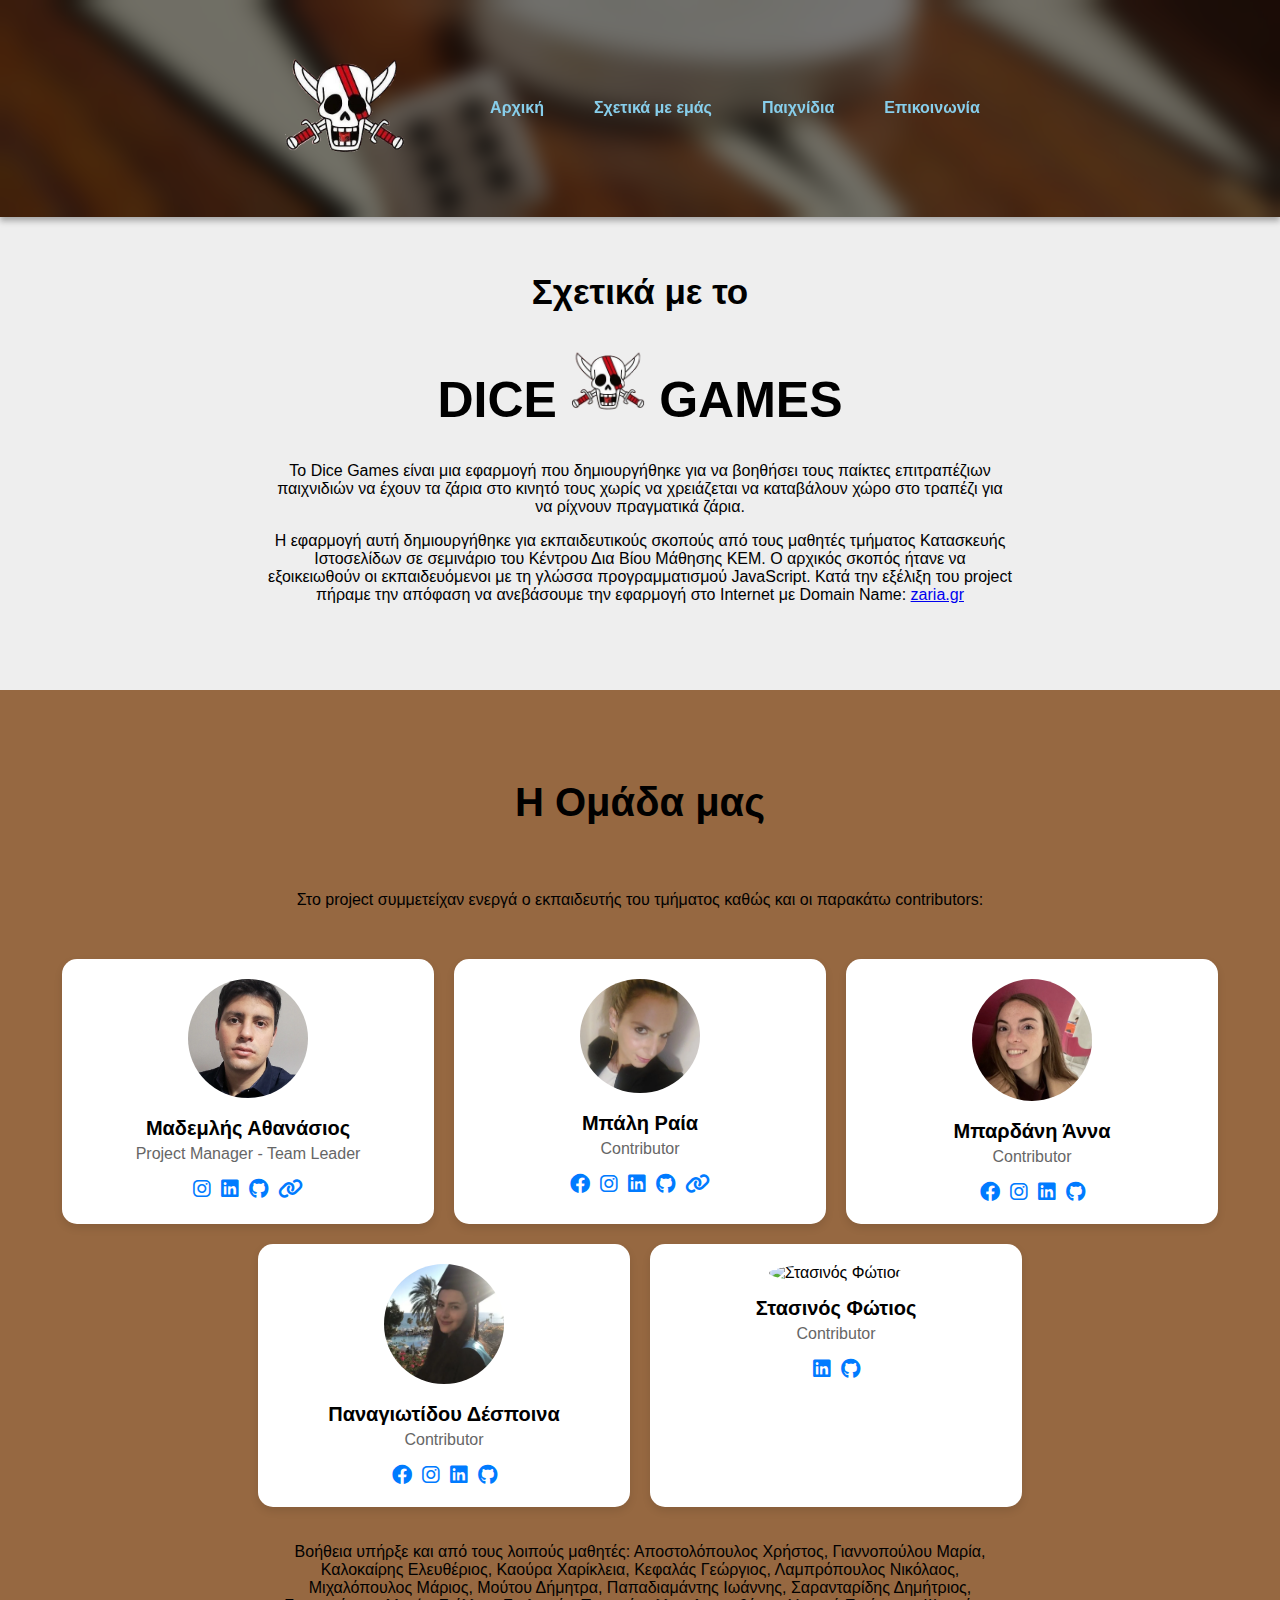
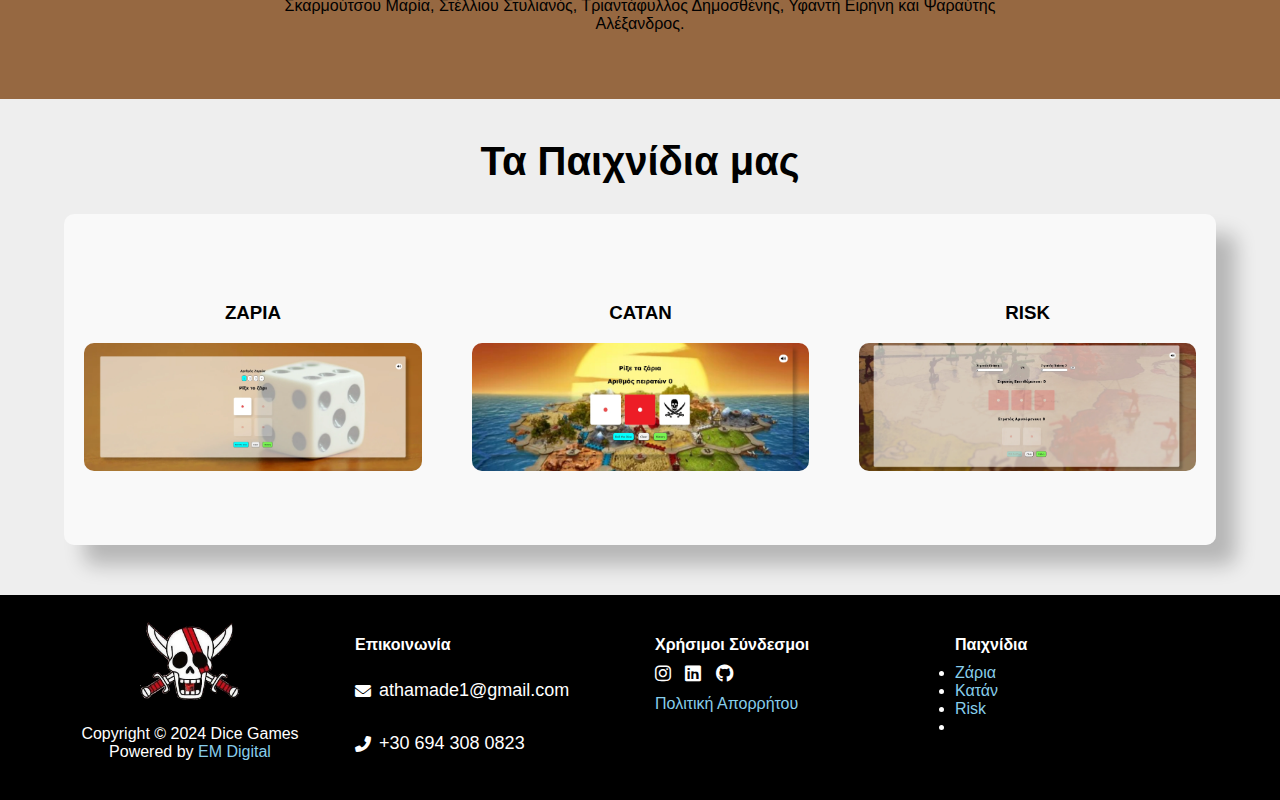
==== pages/about-us.html @ cb0195fc "about us raia photo, all pages social links footer target blank" ====
<!DOCTYPE html>
<html lang="en">
<head>
    <meta charset="UTF-8">
    <meta name="viewport" content="width=device-width, initial-scale=1.0">
    <title>Σχετικά με εμάς Dice Games | Dice Games</title>

    <script>
        document.addEventListener('DOMContentLoaded', function () {
    const burger = document.querySelector('.burger');
    const navContainer = document.querySelector('.nav-container');

    burger.addEventListener('click', function (e) {
        e.stopPropagation();
        navContainer.classList.toggle('active'); 
    });

    document.addEventListener('click', function (e) {
        if (!navContainer.contains(e.target) && !burger.contains(e.target)) {
            navContainer.classList.remove('active');
        }
    });
    });
    </script>

    <!--FAVICON STARTS HERE-->
    <link rel="icon" href="../images/logo.pirate.jpeg" type="image/png">
    <!--FAVICON ENDS HERE-->
     <!-- Εισαγωγή της γραμματοσειράς Lobster από το Google Fonts -->
    <link href="https://fonts.googleapis.com/css2?family=Lobster&display=swap" rel="stylesheet">
    <link rel="stylesheet" href="../styles/aboutus.css">
    <link rel="stylesheet" href="https://cdnjs.cloudflare.com/ajax/libs/font-awesome/6.0.0-beta3/css/all.min.css">
</head>
<body>

    <!-- Header menu starts here -->
    <header>
        
        <div class="header-container">

            <div class="logo-container">
                <a href="../index.html">
                    <img class="imglogo" src="../images/logo.pirate.transparent.png" alt=" pirate's skull with dice">
                </a>
            </div>
            
            <div class="nav-container">
                <nav class="nav-list">
                    <ul>
                        <li><a href="../index.html">Αρχική</a></li>
                        <li><a href="../pages/about-us.html">Σχετικά με εμάς</a></li>
                        
                        <li>
                            <a href="#">Παιχνίδια</a>
                            <ul class="submenu">
                                <li><a href="../pages/zaria.html">Ζάρια</a></li>
                                <li><a href="../pages/catan.html">Κατάν</a></li>
                                <li><a href="../pages/risk.html">Risk</a></li>
                            </ul>
                        </li>

                        <li><a href="../pages/epikoinonia.html">Επικοινωνία</a></li>

                        
                    </ul>
                </nav>
            </div>
            <div class="burger">
              <span></span>
              <span></span>
              <span></span>
          </div>

        </div>
    </header>

    <!-- Header menu ends here -->

        <div class="intro">
            <h3 class="heading-intro">Σχετικά με το</h3>
            <h1 class="heading-intro">DICE <img class="image-for-hero-section" src="../images/logo.pirate.transparent.png"> GAMES</h1>
            <div class="p-text">
                <p> Το Dice Games είναι μια εφαρμογή που δημιουργήθηκε για να βοηθήσει τους παίκτες επιτραπέζιων παιχνιδιών να 
                έχουν τα ζάρια στο κινητό τους χωρίς να χρειάζεται να καταβάλουν χώρο στο τραπέζι για να ρίχνουν πραγματικά ζάρια.</p>  
                
                <p>Η εφαρμογή αυτή δημιουργήθηκε για εκπαιδευτικούς σκοπούς από τους μαθητές τμήματος Κατασκευής Ιστοσελίδων σε σεμινάριο του 
                Κέντρου Δια Βίου Μάθησης ΚΕΜ. Ο αρχικός σκοπός ήτανε να εξοικειωθούν οι εκπαιδευόμενοι με τη γλώσσα προγραμματισμού JavaScript. 
                Κατά την εξέλιξη του project πήραμε την απόφαση να ανεβάσουμε την εφαρμογή στο Internet με Domain Name: <a href="https://zaria.gr">zaria.gr</a></p>
            </div>
        </div>


    <section class="team">
        <h3>Η Ομάδα μας</h3>
        <p class="prin">Στο project συμμετείχαν ενεργά ο εκπαιδευτής του τμήματος καθώς και οι παρακάτω contributors:</p>
        <div class="card">
            <img src="../images/contributors/thanasis_730x730.webp" alt="Μαδεμλής Αθανάσιος">
            <h4>Μαδεμλής Αθανάσιος</h4>
            <p>Project Manager - Team Leader</p>
            <div class="social-buttons">
                <a href="https://www.instagram.com/thanasis_asold/" target="_blank"><i class="fab fa-instagram"></i></a>
                <a href="https://www.linkedin.com/in/athanasios-mademlis/" target="_blank"><i class="fab fa-linkedin"></i></a>
                <a href="https://github.com/athamade1" target="_blank"><i class="fab fa-github"></i></a>
                <a href="https://athamade1.gr/" target="_blank"><i class="fab fa-solid fa-link"></i></a>
            </div>
        </div>
        <div class="card">
            <img src="../images/contributors/raia.webp" alt="Μπάλη Πανωραία">
            <h4>Μπάλη Ραία</h4>
            <p>Contributor</p>
            <div class="social-buttons">
                <a href="#" target="_blank"><i class="fab fa-facebook"></i></a>
                <a href="#" target="_blank"><i class="fab fa-instagram"></i></a>
                <a href="#" target="_blank"><i class="fab fa-linkedin"></i></a>
                <a href="#" target="_blank"><i class="fab fa-github"></i></a>
                <a href="#" target="_blank"><i class="fab fa-solid fa-link"></i></a>
            </div>
        </div>
        <div class="card">
            <img src="../images/contributors/annabardani.webp" alt="Μπαρδάνη Αννέζα">
            <h4>Μπαρδάνη Άννα</h4>
            <p>Contributor</p>
            <div class="social-buttons">
                <a href="https://www.facebook.com/annampard" target="_blank"><i class="fab fa-facebook"></i></a>
                <a href="https://www.instagram.com/ann_mpar/" target="_blank"><i class="fab fa-instagram"></i></a>
                <a href="https://www.linkedin.com/in/anneza-bardani-64616018b/" target="_blank"><i class="fab fa-linkedin"></i></a>
                <a href="https://github.com/AnnMpard" target="_blank"><i class="fab fa-github"></i></a>
            </div>
        </div>
        <div class="card">
            <img src="../images/contributors/panagiotidou_11zon.webp" alt="Παναγιωτίδου Δέσποινα">
            <h4>Παναγιωτίδου Δέσποινα</h4>
            <p>Contributor</p>
            <div class="social-buttons">
                <a href="https://www.facebook.com/despoina.panagiotidou.9?locale=el_GR" target="_blank"><i class="fab fa-facebook"></i></a>
                <a href="https://www.instagram.com/despinapanag?igsh=eHdzbmxmZGI1YXhv" target="_blank"><i class="fab fa-instagram"></i></a>
                <a href="https://www.linkedin.com/in/despina-panagiotidou-4549b9192/" target="_blank"><i class="fab fa-linkedin"></i></a>
                <a href="https://github.com/despinapana" target="_blank"><i class="fab fa-github"></i></a>
                <!-- <a href="#" target="_blank"><i class="fab fa-solid fa-link"></i></a> -->
            </div>
        </div>
        <div class="card">
            <img src="../images/contributors/new.webp" alt="Στασινός Φώτιος">
            <h4>Στασινός Φώτιος</h4>
            <p>Contributor</p>
            <div class="social-buttons">
                
                <a href="https://www.linkedin.com/in/fotis-stasinos-277a73198/" target="_blank"><i class="fab fa-linkedin"></i></a>
                <a href="https://github.com/fotis111" target="_blank"><i class="fab fa-github"></i></a>
                <!-- <a href="#" target="_blank"><i class="fab fa-solid fa-link"></i></a> -->
            </div>
        </div>
        <div class="p-text">
            <p>Βοήθεια υπήρξε και από τους λοιπούς μαθητές:
                Αποστολόπουλος Χρήστος, Γιαννοπούλου Μαρία, Καλοκαίρης Ελευθέριος, Καούρα Χαρίκλεια, Κεφαλάς Γεώργιος, Λαμπρόπουλος Νικόλαος, Μιχαλόπουλος Μάριος, Μούτου Δήμητρα, Παπαδιαμάντης Ιωάννης, Σαρανταρίδης Δημήτριος, Σκαρμούτσου Μαρία, Στέλλιου Στυλιανός, Τριαντάφυλλος Δημοσθένης, Υφαντή Ειρήνη και Ψαραύτης Αλέξανδρος.</p>
        </div>
    </section>


    <h3 class="ourgames">Τα Παιχνίδια μας</h3>
    <div class="container-1">
        <div class="container-1-1">
            <h3 class="container-titles">ΖΑΡΙΑ</h3>
            <a href="../pages/zaria.html"><img class="img-home-games" src="../images/games/zaria-1888x714.webp" alt=""></a>
        </div>
        
        <div class="container-1-4">
            <h3 class="container-titles">CATAN</h3>
            <a href="../pages/catan.html"><img class="img-home-games" src="../images/games/catan-1884x716.webp" alt=""></a>
        </div>

        

        <div class="container-1-6">
          <h3 class="container-titles">RISK</h3>
          <a href="../pages/risk.html"><img class="img-home-games" src="../images/games/risk-1882x713.webp" alt=""></a>
      </div>
    </div>
</div>

    <!-- footer menu starts here -->
<footer>
    <div class="footer-container">
      <!-- Left section -->
      <div class="footer-section contact">
        <a href="../index.html">
          <img src="../images/logo.pirate.transparent.png" alt="pirate's skull eating a dice" class="footer-logo">
        </a>
        <p>Copyright © 2024 Dice Games<br>Powered by <a href="#">EM Digital</a></p>
        
      </div>
  
      <!-- Center section -->
      <div class="footer-section links">
        <h4>Επικοινωνία</h4>
        <div class="social-links">
          <p><i class="fas fa-envelope"></i> <a href="mailto:athamade1@gmail.com">athamade1@gmail.com</a></p>
            <p><i class="fas fa-phone-alt"></i> <a href="tel:+306943080823">+30 694 308 0823</a></p>
        </div>
        
      </div>
  
      <div class="footer-section links">
          <h4>Χρήσιμοι Σύνδεσμοι</h4>
          <div class="social-links">
            <a href="https://www.instagram.com/thanasis_asold/" target="_blank"><i class="fab fa-instagram"></i></a>
            <a href="https://www.linkedin.com/in/athanasios-mademlis/" target="_blank"><i class="fab fa-linkedin"></i></a>
            <a href="https://github.com/athamade1"><i class="fab fa-github" target="_blank"></i></a>
          </div>
          <a href="../pages/privacy-policy.html">Πολιτική Απορρήτου</a>
        </div>
  
      <!-- Right section -->
      <div class="footer-section games">
        <h4>Παιχνίδια</h4>
        <li><a href="../pages/zaria.html">Ζάρια</a></li>
        <li><a href="../pages/catan.html">Κατάν</a></li>
        <li><a href="../pages/risk.html">Risk</a></li>
        <li><a href="#"> </a></li>
        </ul>
      </div>
    </div>
      <!-- footer menu ends here -->

    
</body>
</html>
---- styles/aboutus.css ----
*{
    font-family: Verdana, Geneva, Tahoma, sans-serif;
}

body{
 margin: 0;
 background-color: #eeeeee;
    
}

.container-1-1:hover{
  transform: translateY(-5px);
    box-shadow: 0px 6px 12px rgba(0, 0, 0, 0.15);
}

.container-1-4:hover{
  transform: translateY(-5px);
    box-shadow: 0px 6px 12px rgba(0, 0, 0, 0.15);
}

.container-1-6:hover{
  transform: translateY(-5px);
    box-shadow: 0px 6px 12px rgba(0, 0, 0, 0.15);
}

/* ------------------------- header starts here-------------------------*/
header {
    /* background-color: #4CAF50; */
    background-image: url('../images/wallpapers/tavli-wallpaper-2.webp');
    background-position: center center;
    background-repeat: no-repeat;
    background-size: cover;
    padding: 50px 0 50px 0;

    position: relative; /* Αυτό είναι απαραίτητο για να τοποθετηθεί σωστά το overlay */
    z-index: 1; /* Βεβαιώσου ότι το header είναι πάνω από το overlay */
}

header::before {
    content: "";
    position: absolute;
    top: 0;
    left: 0;
    width: 100%;
    height: 100%;
    background: rgba(0, 0, 0, 0.5); /* Μαύρο overlay με 50% διαφάνεια */
    backdrop-filter: blur(10px); /* Blur στο overlay */
    z-index: -1; /* Τοποθετεί το overlay πίσω από το περιεχόμενο του header */
    border-radius: inherit; /* Διατήρηση των border-radius του header αν υπάρχουν */
  }
  
  header {
    box-shadow: 0 4px 6px rgba(0, 0, 0, 0.3); /* Border shadow κάτω από το header */
  }

.header-container {
    display: flex;
    align-items: center;
    justify-content: center;
    max-width: 1200px;
    margin: 0 auto;
    padding: 0 20px;
    color: white;
}

.logo-container{

    width: 10%;
}

.imglogo{
    width: 100%;
}

.nav-container{
    padding-left: 50px;

}

nav ul {
    list-style-type: none;
    margin: 0;
    padding: 0;
    display: flex;
    align-items: center; 
}

nav ul li {
    margin-left: 20px;
}

nav ul li a {
    color: #87CEEB; /*  color */
    text-decoration: none;
    font-weight: bold;
    padding: 10px 15px;
    transition: background-color 0.1s ease;
}

nav ul li a:hover {
    background-color: #1E90FF; /* hover */
}
/* ------------------------- header ends here-------------------------*/

/*------------------------- παιχνιδια submenu starts here-------------------------*/
nav ul {
    list-style-type: none;
    margin: 0;
    padding: 0;
}

nav ul li {
    position: relative;
    display: inline-block;
}

nav ul li ul.submenu {
    display: none;
    position: absolute;
    top: 100%;
    left: 0;
    background-color: transparent; 
    padding: 0;
    margin: 0;
    list-style-type: none;
    box-shadow: 0 8px 16px rgba(0, 0, 0, 0.2);
}

nav ul li:hover ul.submenu {
    display: block;
}

nav ul li ul.submenu li {
    display: block;
}

nav ul li ul.submenu li a {
    display: block;
    padding: 8px 16px;
    text-decoration: none;
    color: white; 
}

nav ul li ul.submenu li a:hover {
    background-color: #87CEEB; 
}
/*------------------------- παιχνιδια submenu ends here-------------------------*/

.image-for-hero-section{
  width: 6%;
}

.heading-intro{
    text-align: center;
    font-size: 35px;
}

h1.heading-intro{
    font-size: 50px;
}

.container-policy{
    margin: 0 auto;
    width: 60%;
    padding-bottom: 50px;
    /* background-color: red; */
}

.container-1{
    margin: 0 auto;
    background-color: #ffffff9d; /* White with 50% transparency */
    padding: 50px 0 50px 0;
    width: 90%;
    border-radius: 10px;
    box-shadow: 20px 20px 20px rgba(0, 0, 0, 0.234); /* Example box shadow */

    display: flex; /* mazi me tis apo katw kentraroun ola ta items tou container*/
    justify-content: center;
    align-items: center;
    gap: 10px;
    margin-bottom: 50px;
}

.container-1-1{
    padding: 20px 20px 20px 20px;
    border-radius: 10px;

}
.container-1-2{
    padding: 20px 20px 20px 20px;
    border-radius: 10px;

}
.container-1-3{
    /* padding: 20px 20px 20px 20px;
    border-radius: 10px;
    width: 200%; 
    height: auto; */
    padding: 20px 20px 20px 20px;
    border-radius: 10px;

}
.container-1-4{
    padding: 20px 20px 20px 20px;
    border-radius: 10px;

}

.container-1-5{
    padding: 20px 20px 20px 20px;
    border-radius: 10px;

}

.container-1-6{
  padding: 20px 20px 20px 20px;
  border-radius: 10px;

}

.container-titles{
    text-align: center;
}

.img-home-games{
    width: 100%;
    border-radius: 10px;
}
/* footer */
footer {
  background-color: #000;
  color: #fff;
  padding: 20px 0;
}

.footer-container {
  display: flex;
  justify-content: space-between;
  align-items: flex-start;
  max-width: 1200px;
  margin: 0 auto;
  padding: 0 20px;
}

.footer-section {
  flex: 1;
  margin: 0 15px;
}

.footer-section.contact,
.footer-section.links,
.footer-section.games {
  text-align: left;
}

.footer-section.contact {
  text-align: center;
}

.footer-logo {
  width: 100px; 
  margin: 0 auto 10px auto;
  display: block;
}

.footer-section.links .social-links {
  margin: 10px 0;
}

.footer-section.links .social-links a {
  color: #fff;
  margin-right: 10px;
  font-size: 18px;
}

.footer-section a {
  color: #87ceeb;
  text-decoration: none;
}

.footer-section a:hover {
  color: #87ceeb;
  text-decoration: underline;
}

.rate-me {
  display: block;
  margin-top: 10px;
  color: #00f;
}

.footer-section h4 {
  margin-bottom: 10px;
  font-size: 16px;
}

/* Προσαρμογή της λίστας για καλλιτεχνικά γράμματα DICE */
.footer-section.games ul {
  list-style: none; /* Αφαίρεση των κουκκίδων */
  padding: 0;
  margin-left: 20px;
}

.footer-section.games ul li {
  position: relative;
  margin-bottom: 10px;
  padding-left: 30px; /* Προσθέτουμε χώρο για τα καλλιτεχνικά γράμματα */
}

.footer-section.games ul li::before {
  content: "";
  position: absolute;
  left: 0;
  top: 0;
  font-size: 24px;
  font-family: 'Lobster', cursive; /* Καλλιτεχνική γραμματοσειρά */
  color: red; /* Κόκκινο χρώμα για τα γράμματα D, I, C, E */
}

/* Προσθήκη των γραμμάτων D, I, C, E */
.footer-section.games ul li:nth-child(1)::before {
  content: "D";
}

.footer-section.games ul li:nth-child(2)::before {
  content: "I";
}

.footer-section.games ul li:nth-child(3)::before {
  content: "C";
}

.footer-section.games ul li:nth-child(4)::before {
  content: "E";
}

.footer-section.games ul li a {
  color: #87ceeb;
  text-decoration: none;
}

.footer-section.games ul li a:hover {
  text-decoration: underline;
}

/* Ευθυγράμμιση εικονιδίου φακέλου δίπλα στο email */
.footer-section .social-links p {
  display: inline-flex;
  align-items: center;
}

.footer-section .social-links p i {
  margin-right: 8px; 
}
.burger span {
  width: 25px;
  height: 3px;
  background-color: white;
  border-radius: 2px;
}

/*Code for body starts here*/

.intro {
    color: black;
    text-align: center;
    padding: 20px;
}
section {
    padding: 20px;
    text-align: center;
}
.team {
    background-color: #966841;
    padding-top: 50px;
    padding-bottom: 50px;
    display: flex;
    flex-wrap: wrap;
    justify-content: center;
    gap: 20px;
}
.p-text{
    margin: 0 auto;
    width: 60%;
}

.card {
    background-color: #fff;
    border-radius: 15px;
    box-shadow: 0px 4px 8px rgba(0, 0, 0, 0.1);
    width: calc(30% - 40px); 
    padding: 20px;
    text-align: center;
    transition: transform 0.3s ease, box-shadow 0.3s ease;
}

.card img {
    border-radius: 50%;
    width: 120px;
    height: auto;
    object-fit: cover;
    margin-bottom: 15px;
}

.card h4 {
    color: black;
    font-size: 1.25em;
    margin: 0;
}

.card p {
    font-size: 1em;
    color: #666;
    margin: 5px 0;
}

.card .social-buttons {
    display: flex;
    justify-content: center;
    margin-top: 15px;
}

.social-buttons a {
    margin: 0 5px;
    color: #007BFF;
    font-size: 20px;
    transition: color 0.3s ease;
}

.social-buttons a:hover {
    color: #0056b3;
}

.card:hover {
    transform: translateY(-5px);
    box-shadow: 0px 6px 12px rgba(0, 0, 0, 0.15);
}

.team {
    display: flex;
    flex-wrap: wrap;
    justify-content: center;
    gap: 20px;
    margin-top: 50px; 
}

.team h3 {
    font-size: 2.5em;
    color: black; 
    margin-bottom: 30px;
    text-align: center; 
    width: 100%; 
}

.prin{
    font-size: 100%;
    color: black; 
    margin-bottom: 30px;
    text-align: center; 
    width: 100%; 
}

.h3{
    font-size: 30px;
}

.p{
    font-size: 20px;
}

.ourgames{
    font-size: 2.5em;
    color: black; 
    margin-bottom: 30px;
    text-align: center; 
    width: 100%; 
}

/*----------------Responsive for phones code starts here-----------*/

@media (max-width: 768px) {

 .card {
    width: 100%; 
    margin-bottom: 20px;
  }

  .team h3 {
    font-size: 2em;
  }

  .prin {
    font-size: 90%;
  }

    .main-container {
        padding: 20px 0 50px 0;
        background-size:cover;
    }
  
    .image-for-hero-section{
      width: 10%;
    }
  
    header {
        padding: 30px 0;
    }
  
    .header-container {
        display: flex; 
        align-items: center; 
        justify-content: space-between; 
        max-width: 1200px;
        margin: 0 auto;
        padding: 0 30px;
        text-align: center;
    }
  
    .logo-container {
        width: 20%;
    }
  
    .nav-container {
        display: none; 
        position: absolute;
        top: 60px;
        right: 20px;
        background-color: #333;
        padding: 20px;
        border-radius: 8px;
        width: 80%;
        text-align: center;
    }
  
    .burger {
        display: flex; 
    }
  
    .nav-container.active {
        display: block; 
    }
  
    nav ul {
        flex-direction: column;
        align-items: center;
        width: 100%;
    }
  
    nav ul li {
        margin: 10px 0;
    }
  
    .container {
        padding: 20px 0;
        width: 100%;
        box-shadow: none;
    }
  
    nav ul li ul.submenu {
      position: static;
      background-color: transparent;
      display: none;
      width: 80%;
      box-shadow: none;
      margin-top: 10px;
      z-index: 1000;
  }
  
  nav ul li:hover ul.submenu {
      display: block;
  }
  
  nav ul li ul.submenu li {
      width: 100%;
  }
  
  nav ul li ul.submenu li a {
      align-items: center;
      padding: 10px;
      color: #ffffff;
  }
  
  nav ul li ul.submenu li a:hover{
      background-color: #1E90FF;
  }    

  .popup{
    width: 70%;
}

footer {
    padding: 10px 0;
}

.footer-container {
    flex-direction: column;
    align-items: center;
    text-align: center;
    padding: 0 10px;
}

.footer-section {
    margin-bottom: 20px;
    text-align: center;
    width: 100%;
    margin: 0 auto;
}

.footer-logo {
    width: 100px;
    margin: 0 auto 10px auto;
}

.footer-section.links, .footer-section.games, .footer-section.contact {
    width: 100%;
    text-align: center; 
    margin: 0 auto;
}


.container-1 {
    display: flex;
    flex-wrap: wrap;
    justify-content: space-between;
    align-items: center;
    gap: 10px;
    padding: 10px;
  }

  .container-1 div {
    flex: 1 1 calc(50% - 20px); 
    text-align: center;
    font-size: 22px;
    padding: 10px;
    background-color: #f0f0f0;
    border-radius: 10px;
    box-shadow: 0 4px 6px rgba(0, 0, 0, 0.1);
    margin: 10px;
  }

  .container-1-1, 
  .container-1-2, 
  .container-1-3, 
  .container-1-4,
  .container-1-5,
  .container-1-6 {
    font-size: 24px;
  }

  .p-text{
    width: 90%
  }
  .ourgames{
    font-size: 27px;
  }

}

/*----------------Responsive for phones code ends here-----------*/
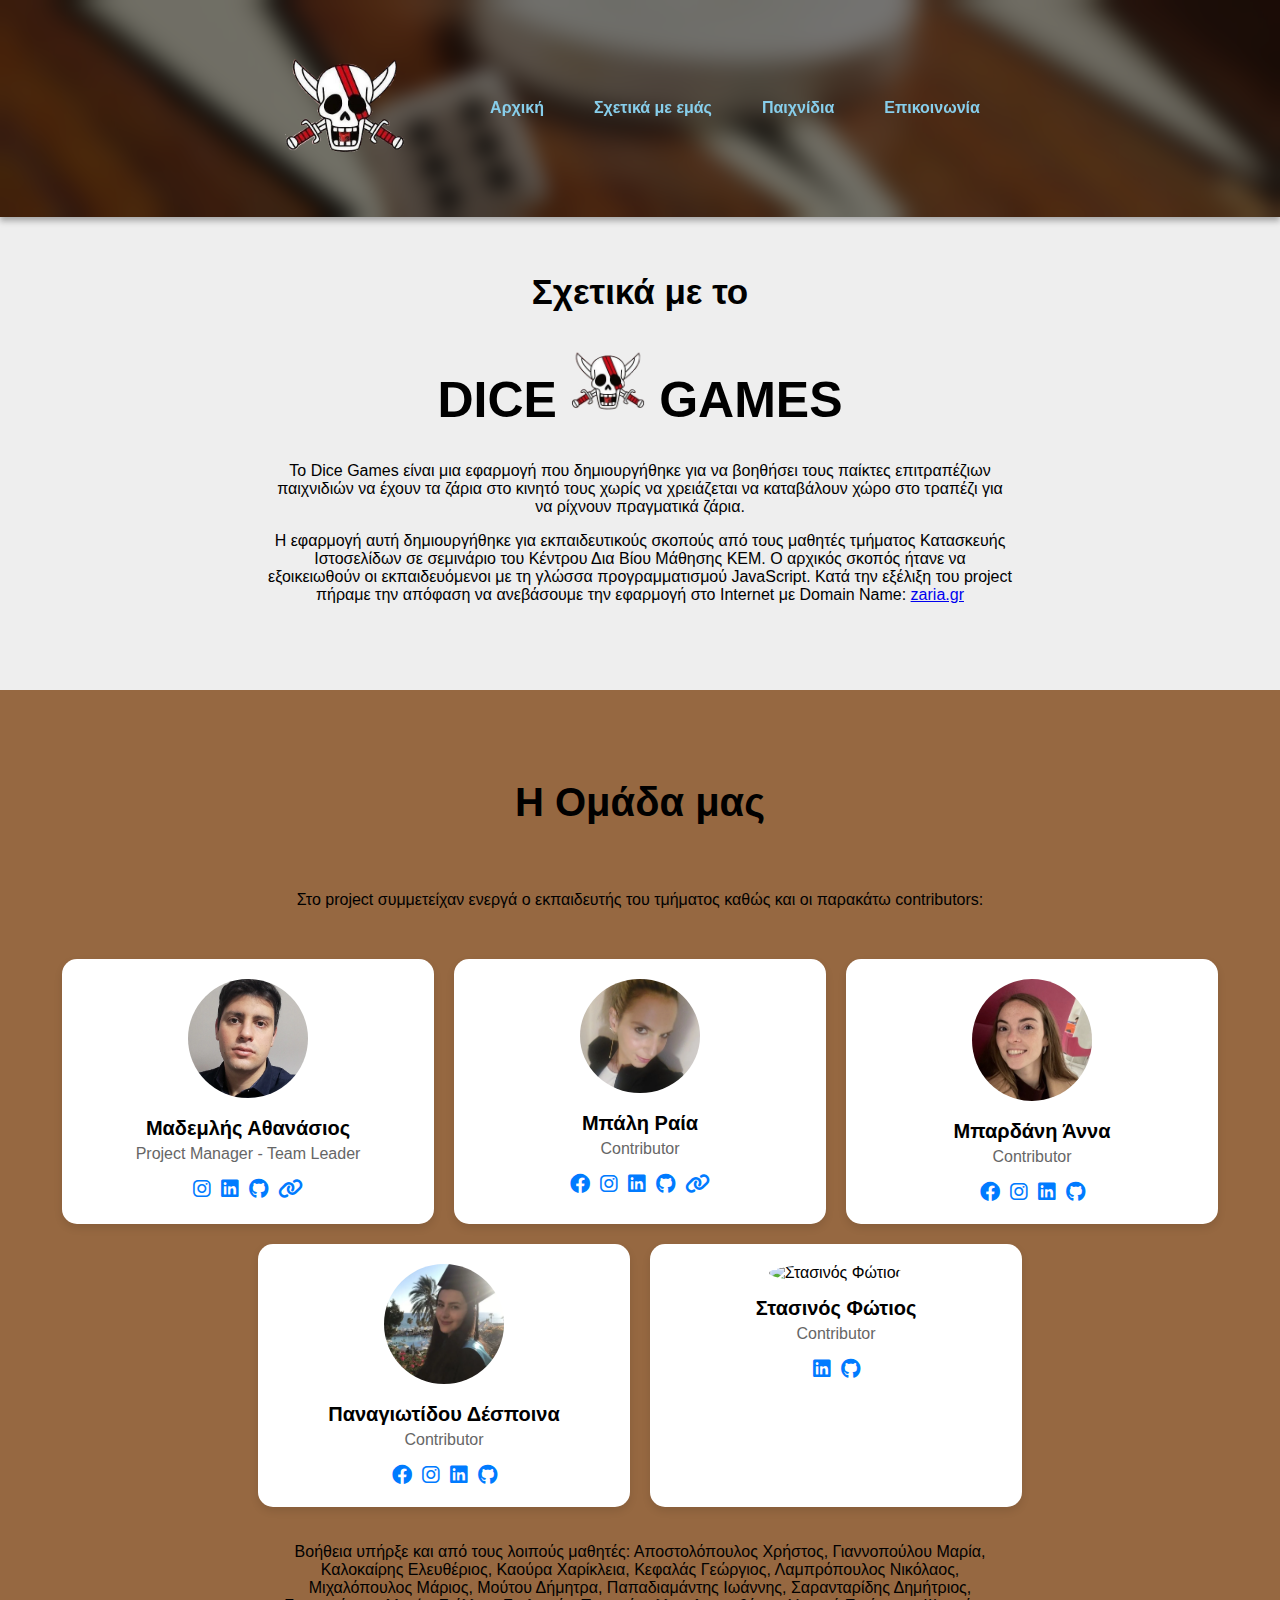
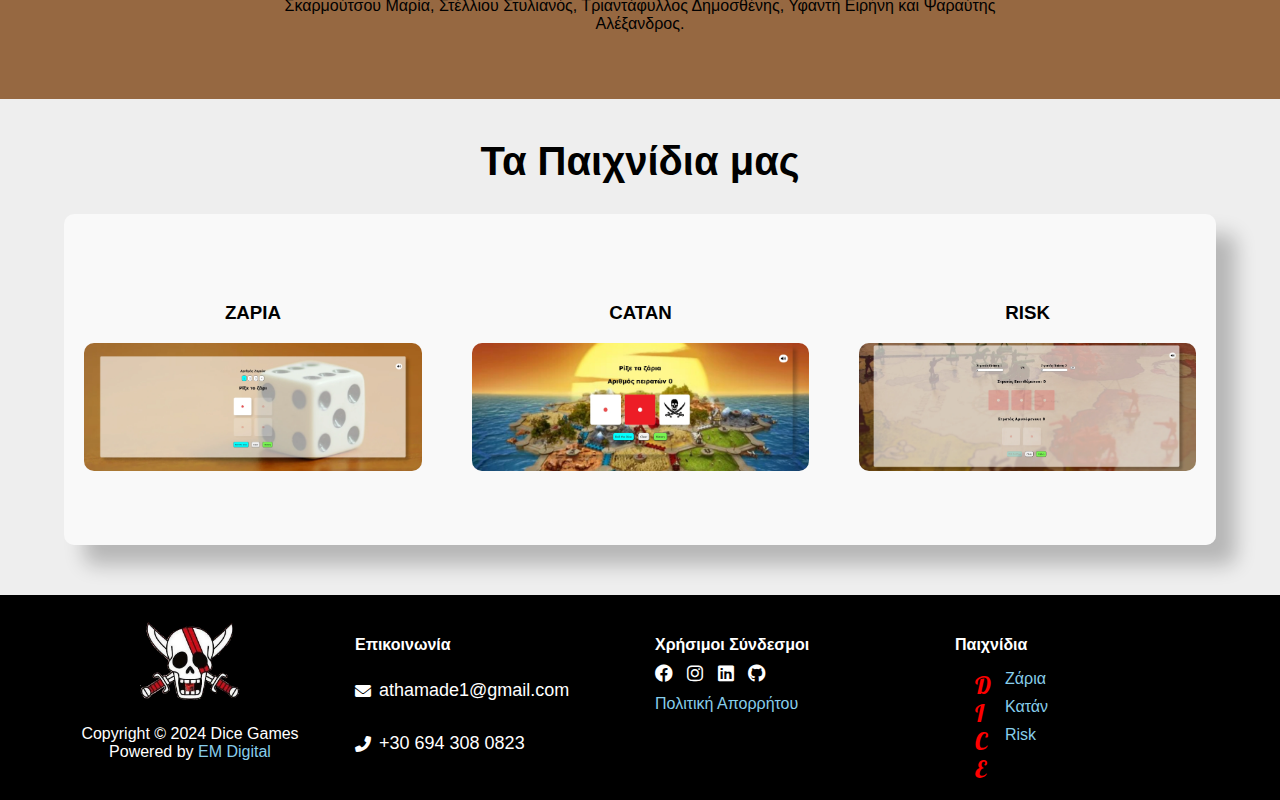
==== commit 0f090c3e: "red DICE word at pages links in the footer" ====
--- a/pages/about-us.html
+++ b/pages/about-us.html
@@ -179,6 +179,49 @@
 </div>
 
     <!-- footer menu starts here -->
+<!-- <footer>
+    <div class="footer-container">
+
+      <div class="footer-section contact">
+        <a href="../index.html">
+          <img src="../images/logo.pirate.transparent.png" alt="pirate's skull eating a dice" class="footer-logo">
+        </a>
+        <p>Copyright © 2024 Dice Games<br>Powered by <a href="#">EM Digital</a></p>
+        
+      </div>
+  
+
+      <div class="footer-section links">
+        <h4>Επικοινωνία</h4>
+        <div class="social-links">
+          <p><i class="fas fa-envelope"></i> <a href="mailto:athamade1@gmail.com">athamade1@gmail.com</a></p>
+            <p><i class="fas fa-phone-alt"></i> <a href="tel:+306943080823">+30 694 308 0823</a></p>
+        </div>
+        
+      </div>
+  
+      <div class="footer-section links">
+          <h4>Χρήσιμοι Σύνδεσμοι</h4>
+          <div class="social-links">
+            <a href="https://www.instagram.com/thanasis_asold/" target="_blank"><i class="fab fa-instagram"></i></a>
+            <a href="https://www.linkedin.com/in/athanasios-mademlis/" target="_blank"><i class="fab fa-linkedin"></i></a>
+            <a href="https://github.com/athamade1"><i class="fab fa-github" target="_blank"></i></a>
+          </div>
+          <a href="../pages/privacy-policy.html">Πολιτική Απορρήτου</a>
+        </div>
+  
+
+      <div class="footer-section games">
+        <h4>Παιχνίδια</h4>
+        <li><a href="../pages/zaria.html">Ζάρια</a></li>
+        <li><a href="../pages/catan.html">Κατάν</a></li>
+        <li><a href="../pages/risk.html">Risk</a></li>
+        <li><a href="#"> </a></li>
+        </ul>
+      </div>
+    </div> -->
+
+<!-- footer menu starts here -->
 <footer>
     <div class="footer-container">
       <!-- Left section -->
@@ -192,10 +235,10 @@
   
       <!-- Center section -->
       <div class="footer-section links">
-        <h4>Επικοινωνία</h4>
-        <div class="social-links">
-          <p><i class="fas fa-envelope"></i> <a href="mailto:athamade1@gmail.com">athamade1@gmail.com</a></p>
-            <p><i class="fas fa-phone-alt"></i> <a href="tel:+306943080823">+30 694 308 0823</a></p>
+          <h4>Επικοινωνία</h4>
+          <div class="social-links">
+              <p><i class="fas fa-envelope"></i> <a href="mailto:athamade1@gmail.com">athamade1@gmail.com</a></p>
+              <p><i class="fas fa-phone-alt"></i> <a href="tel:+306943080823">+30 694 308 0823</a></p>
         </div>
         
       </div>
@@ -203,24 +246,28 @@
       <div class="footer-section links">
           <h4>Χρήσιμοι Σύνδεσμοι</h4>
           <div class="social-links">
+            <a href="https://www.facebook.com/" target="_blank"><i class="fab fa-facebook"></i></a>
             <a href="https://www.instagram.com/thanasis_asold/" target="_blank"><i class="fab fa-instagram"></i></a>
             <a href="https://www.linkedin.com/in/athanasios-mademlis/" target="_blank"><i class="fab fa-linkedin"></i></a>
-            <a href="https://github.com/athamade1"><i class="fab fa-github" target="_blank"></i></a>
+            <a href="https://github.com/athamade1" target="_blank"><i class="fab fa-github"></i></a>
           </div>
-          <a href="../pages/privacy-policy.html">Πολιτική Απορρήτου</a>
+          <a href="pages/privacy-policy.html">Πολιτική Απορρήτου</a>
         </div>
   
       <!-- Right section -->
       <div class="footer-section games">
         <h4>Παιχνίδια</h4>
-        <li><a href="../pages/zaria.html">Ζάρια</a></li>
-        <li><a href="../pages/catan.html">Κατάν</a></li>
-        <li><a href="../pages/risk.html">Risk</a></li>
-        <li><a href="#"> </a></li>
+        <ul>
+          <li><a href="../pages/zaria.html">Ζάρια</a></li>
+          <li><a href="../pages/catan.html">Κατάν</a></li>
+          <li><a href="../pages/risk.html">Risk</a></li>
+          <li><a href="#"> </a></li>
+          
         </ul>
       </div>
     </div>
-      <!-- footer menu ends here -->
+
+<!-- footer menu ends here -->
 
     
 </body>
--- a/styles/aboutus.css
+++ b/styles/aboutus.css
@@ -588,34 +588,74 @@
     width: 70%;
 }
 
+/* footer */
 footer {
-    padding: 10px 0;
+  background-color: #000;
+  color: #fff;
+  padding: 20px 0;
 }
 
 .footer-container {
-    flex-direction: column;
-    align-items: center;
-    text-align: center;
-    padding: 0 10px;
+  display: flex;
+  justify-content: space-between;
+  align-items: flex-start;
+  max-width: 1200px;
+  margin: 0 auto;
+  padding: 0 20px;
 }
 
 .footer-section {
-    margin-bottom: 20px;
-    text-align: center;
-    width: 100%;
-    margin: 0 auto;
+  flex: 1;
+  margin: 0 15px;
+}
+
+.footer-section.contact,
+.footer-section.links,
+.footer-section.games {
+  text-align: left;
+}
+
+.footer-section.contact {
+  text-align: center;
 }
 
 .footer-logo {
-    width: 100px;
-    margin: 0 auto 10px auto;
-}
-
-.footer-section.links, .footer-section.games, .footer-section.contact {
-    width: 100%;
-    text-align: center; 
-    margin: 0 auto;
-}
+  width: 100px; 
+  margin: 0 auto 10px auto;
+  display: block;
+}
+
+.footer-section.links .social-links {
+  margin: 10px 0;
+}
+
+.footer-section.links .social-links a {
+  color: #fff;
+  margin-right: 10px;
+  font-size: 18px;
+}
+
+.footer-section a {
+  color: #87ceeb;
+  text-decoration: none;
+}
+
+.footer-section a:hover {
+  color: #87ceeb;
+  text-decoration: underline;
+}
+
+.rate-me {
+  display: block;
+  margin-top: 10px;
+  color: #00f;
+}
+
+.footer-section h4 {
+  margin-bottom: 10px;
+  font-size: 16px;
+}
+
 
 
 .container-1 {
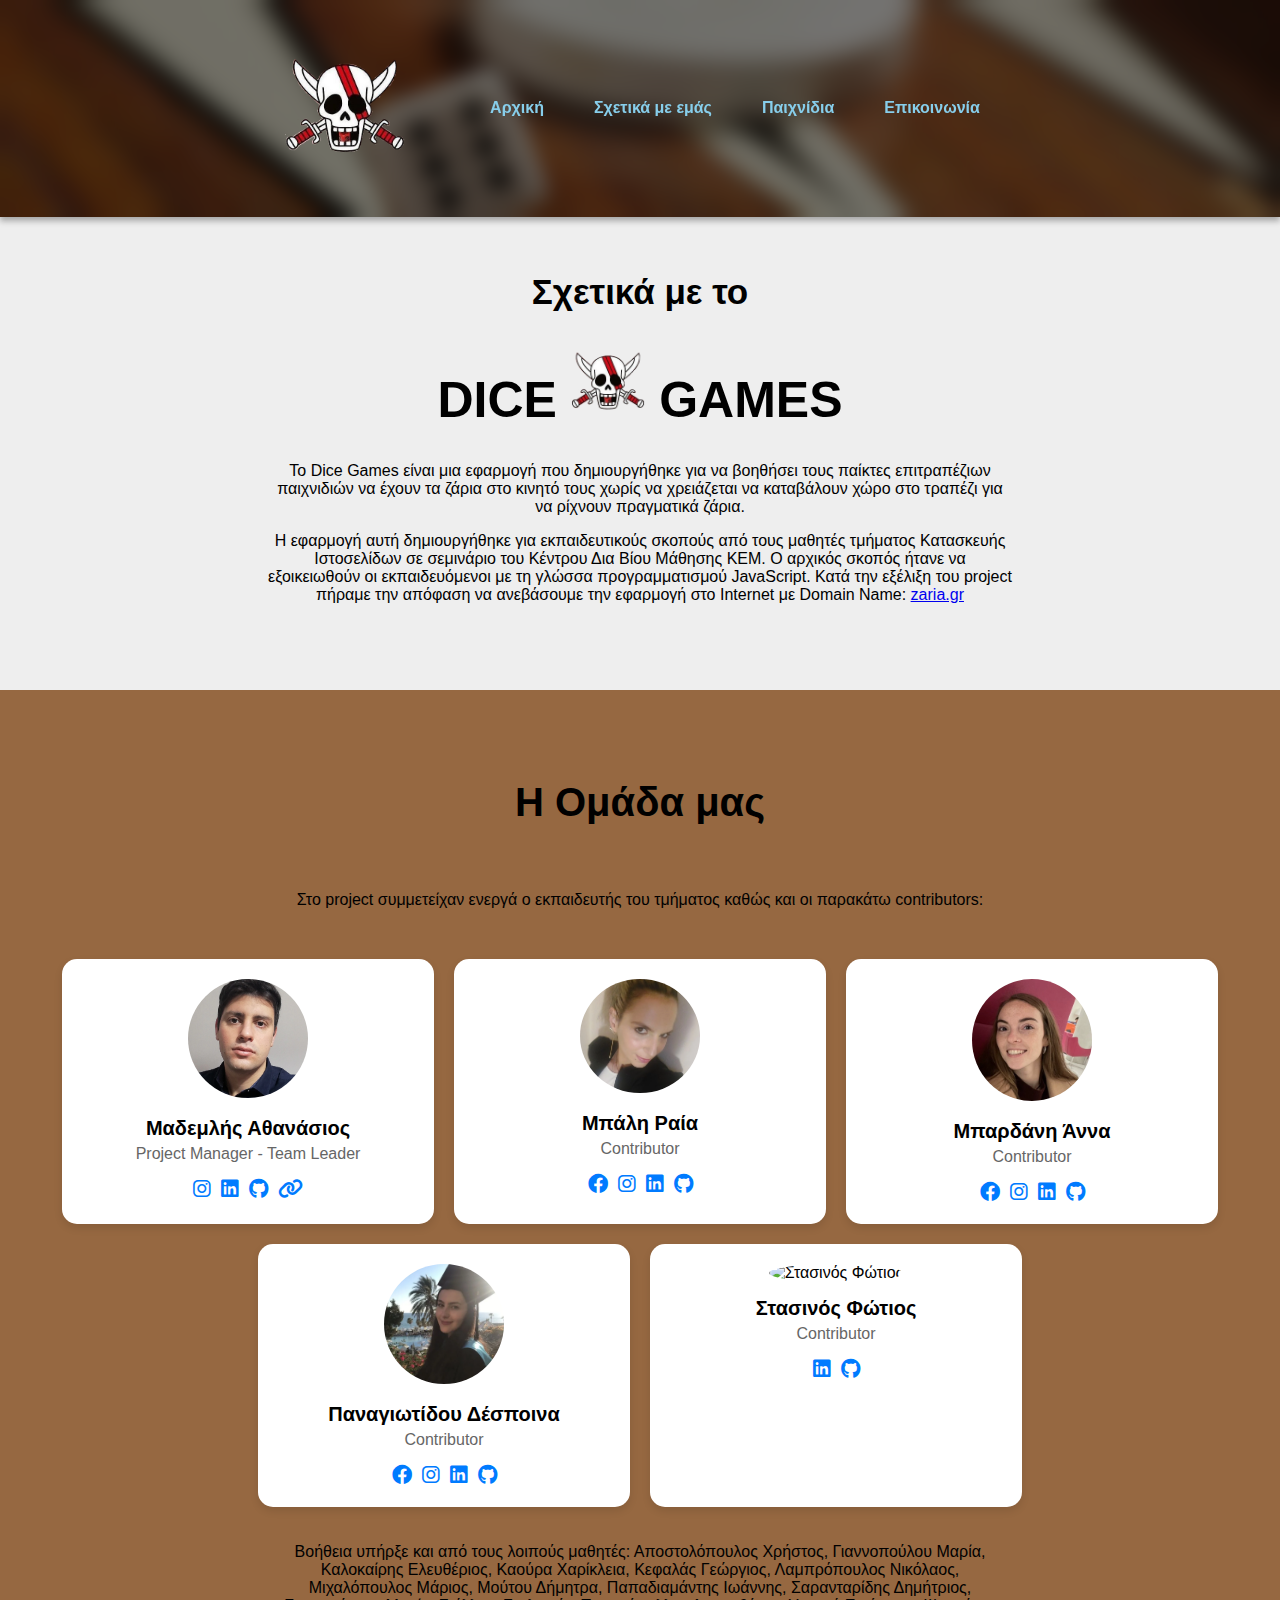
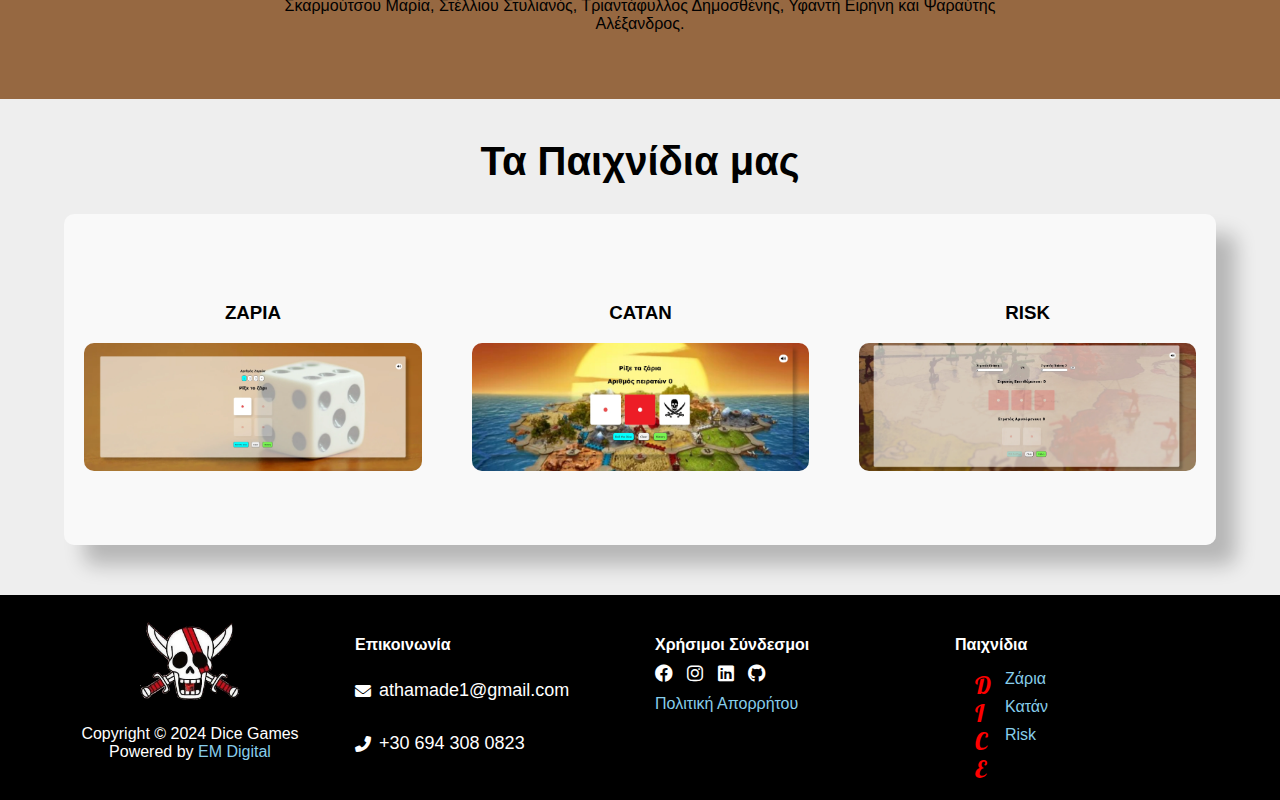
==== commit 861ce399: "about us raias link into coment" ====
--- a/pages/about-us.html
+++ b/pages/about-us.html
@@ -113,7 +113,7 @@
                 <a href="#" target="_blank"><i class="fab fa-instagram"></i></a>
                 <a href="#" target="_blank"><i class="fab fa-linkedin"></i></a>
                 <a href="#" target="_blank"><i class="fab fa-github"></i></a>
-                <a href="#" target="_blank"><i class="fab fa-solid fa-link"></i></a>
+                <!-- <a href="#" target="_blank"><i class="fab fa-solid fa-link"></i></a> -->
             </div>
         </div>
         <div class="card">
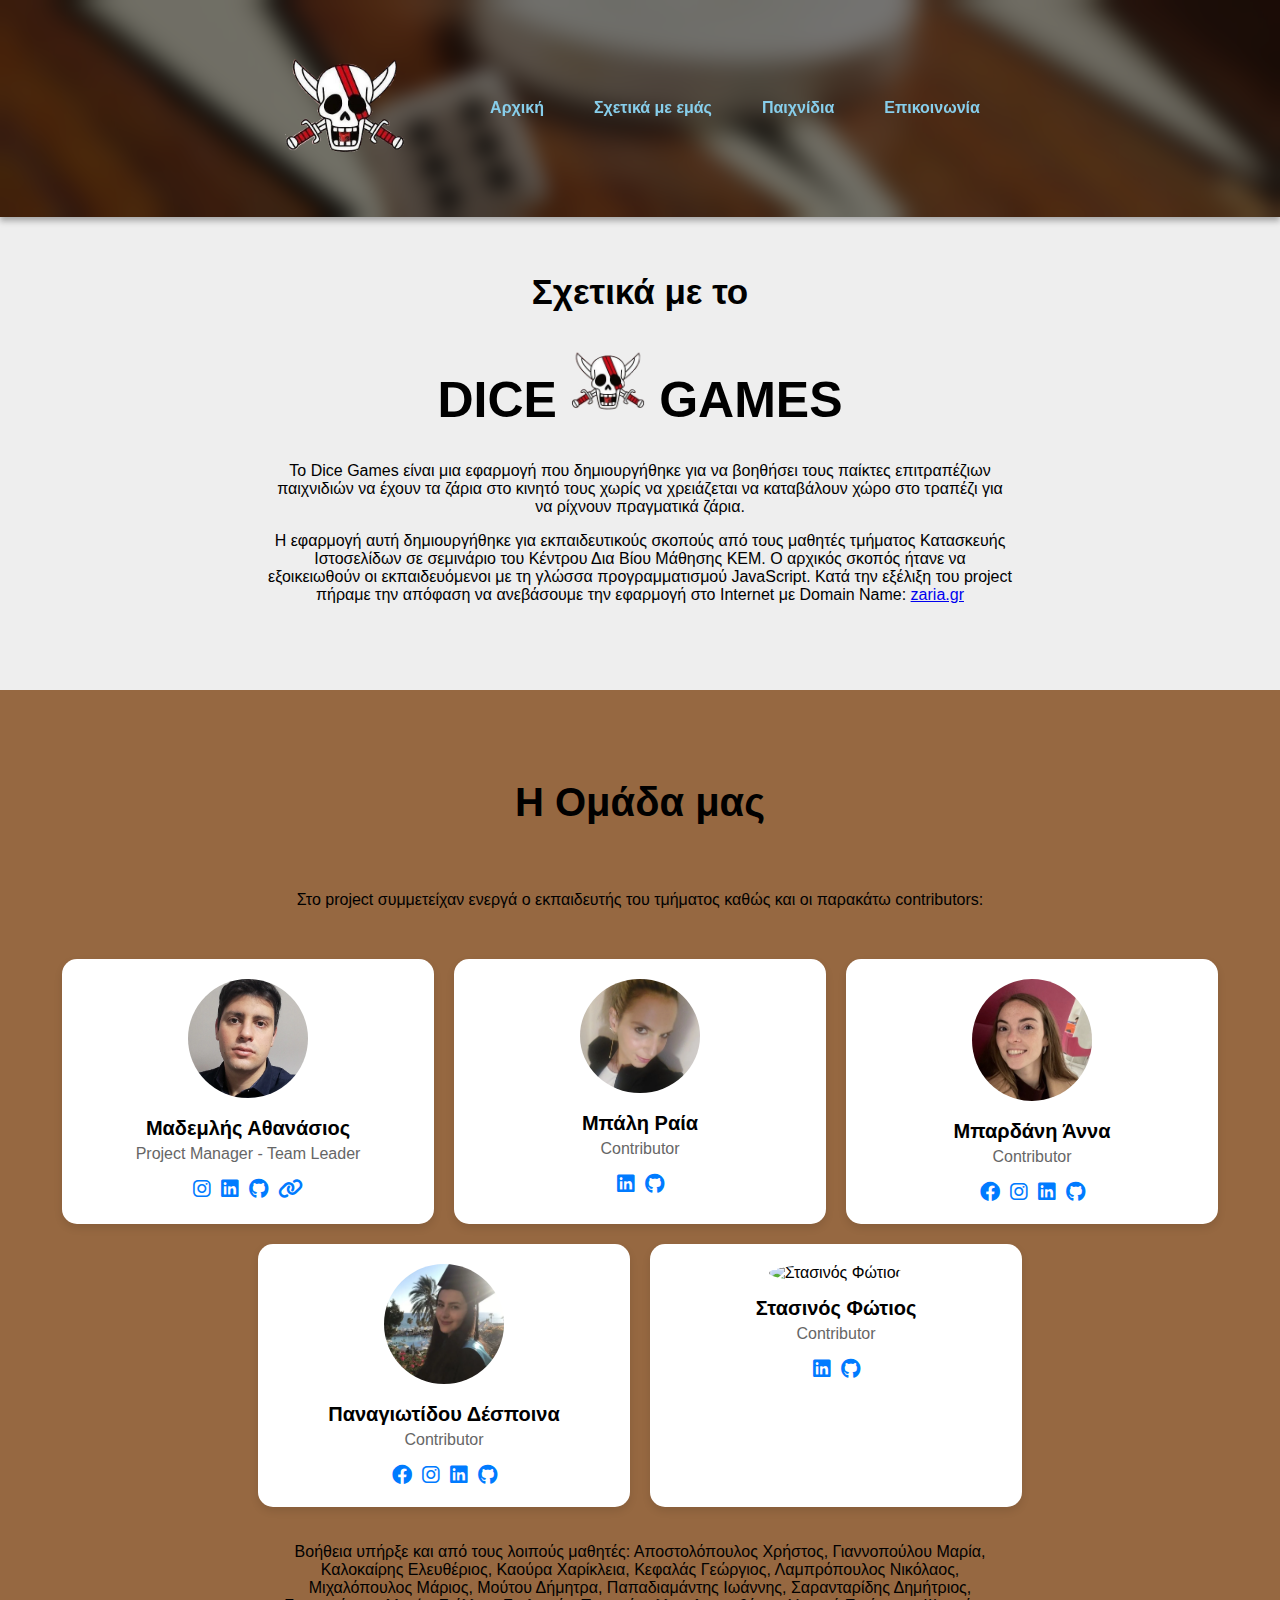
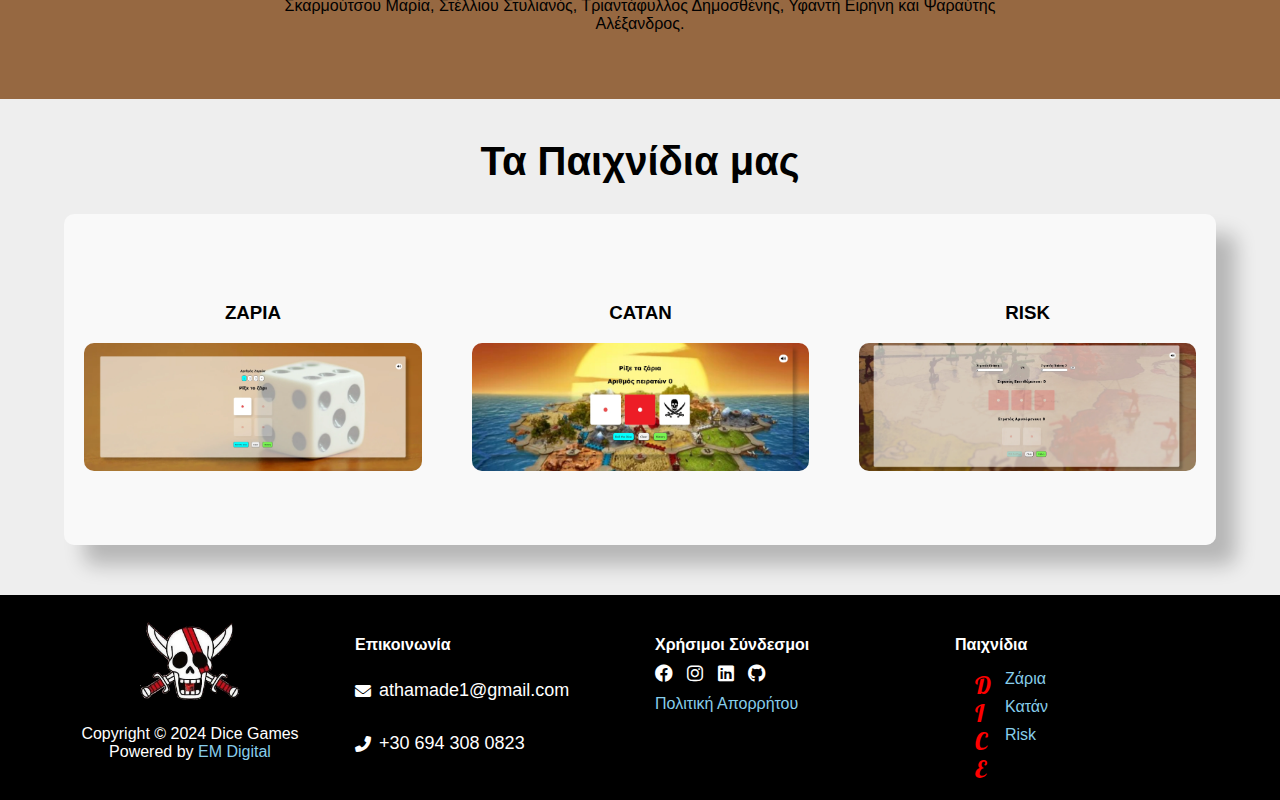
==== commit 66983183: "raias links at about us completed" ====
--- a/pages/about-us.html
+++ b/pages/about-us.html
@@ -3,7 +3,13 @@
 <head>
     <meta charset="UTF-8">
     <meta name="viewport" content="width=device-width, initial-scale=1.0">
-    <title>Σχετικά με εμάς Dice Games | Dice Games</title>
+    <title>Σχετικά με το Dice Games | Dice Games</title>
+    <meta name="description" content="Σχετικά με το Dice Games. Το Dice Games είναι μια εφαρμογή που δημιουργήθηκε για να βοηθήσει τους παίκτες επιτραπέζιων παιχνιδιών να">
+    <meta property="og:title" content="Σχετικά με το Dice Games | Dice Games"/>
+    <meta property="og:description" content="Σχετικά με το Dice Games. Το Dice Games είναι μια εφαρμογή που δημιουργήθηκε για να βοηθήσει τους παίκτες επιτραπέζιων παιχνιδιών να"/>
+    <meta property="og:image" content="../images/wallpapers/2dices-wallpaper.webp"/>
+    <meta property="og:url" content="https://www.zaria.gr/pages/about-us.html"/>
+    <meta property="og:type" content="website"/>
 
     <script>
         document.addEventListener('DOMContentLoaded', function () {
@@ -109,10 +115,10 @@
             <h4>Μπάλη Ραία</h4>
             <p>Contributor</p>
             <div class="social-buttons">
-                <a href="#" target="_blank"><i class="fab fa-facebook"></i></a>
-                <a href="#" target="_blank"><i class="fab fa-instagram"></i></a>
-                <a href="#" target="_blank"><i class="fab fa-linkedin"></i></a>
-                <a href="#" target="_blank"><i class="fab fa-github"></i></a>
+                <!-- <a href="#" target="_blank"><i class="fab fa-facebook"></i></a>
+                <a href="#" target="_blank"><i class="fab fa-instagram"></i></a> -->
+                <a href="https://www.linkedin.com/in/raia-mpalh/" target="_blank"><i class="fab fa-linkedin"></i></a>
+                <a href="https://github.com/resist8" target="_blank"><i class="fab fa-github"></i></a>
                 <!-- <a href="#" target="_blank"><i class="fab fa-solid fa-link"></i></a> -->
             </div>
         </div>
@@ -229,7 +235,7 @@
         <a href="../index.html">
           <img src="../images/logo.pirate.transparent.png" alt="pirate's skull eating a dice" class="footer-logo">
         </a>
-        <p>Copyright © 2024 Dice Games<br>Powered by <a href="#">EM Digital</a></p>
+        <p>Copyright © 2024 Dice Games<br>Powered by <a href="https://emdigital.gr" target="_blank">EM Digital</a></p>
         
       </div>
   
@@ -251,7 +257,7 @@
             <a href="https://www.linkedin.com/in/athanasios-mademlis/" target="_blank"><i class="fab fa-linkedin"></i></a>
             <a href="https://github.com/athamade1" target="_blank"><i class="fab fa-github"></i></a>
           </div>
-          <a href="pages/privacy-policy.html">Πολιτική Απορρήτου</a>
+          <a href="../pages/privacy-policy.html">Πολιτική Απορρήτου</a>
         </div>
   
       <!-- Right section -->
--- a/styles/aboutus.css
+++ b/styles/aboutus.css
@@ -98,7 +98,7 @@
 }
 
 nav ul li a:hover {
-    background-color: #1E90FF; /* hover */
+    background-color: rgba(9, 8, 8, 0.422); /* hover */
 }
 /* ------------------------- header ends here-------------------------*/
 
@@ -352,6 +352,12 @@
 .footer-section .social-links p i {
   margin-right: 8px; 
 }
+.burger {
+  display: none;
+  cursor: pointer;
+  flex-direction: column;
+  gap: 5px;
+}
 .burger span {
   width: 25px;
   height: 3px;
@@ -479,6 +485,53 @@
 /*----------------Responsive for phones code starts here-----------*/
 
 @media (max-width: 768px) {
+header {
+    padding: 30px 0;
+}
+
+.header-container {
+    display: flex; 
+    align-items: center; 
+    justify-content: space-between; 
+    max-width: 1200px;
+    margin: 0 auto;
+    padding: 0 30px;
+    text-align: center;
+}
+
+.logo-container {
+    width: 25%;
+}
+
+.nav-container {
+    display: none; 
+    position: absolute;
+    top: 60px;
+    right: 20px;
+    background-color: #333;
+    padding: 20px;
+    border-radius: 8px;
+    width: 80%;
+    text-align: center;
+}
+
+.burger {
+    display: flex; 
+}
+
+.nav-container.active {
+    display: block; 
+}
+
+nav ul {
+    flex-direction: column;
+    align-items: center;
+    width: 100%;
+}
+
+nav ul li {
+    margin: 10px 0;
+}
 
  .card {
     width: 100%; 
@@ -500,54 +553,6 @@
   
     .image-for-hero-section{
       width: 10%;
-    }
-  
-    header {
-        padding: 30px 0;
-    }
-  
-    .header-container {
-        display: flex; 
-        align-items: center; 
-        justify-content: space-between; 
-        max-width: 1200px;
-        margin: 0 auto;
-        padding: 0 30px;
-        text-align: center;
-    }
-  
-    .logo-container {
-        width: 20%;
-    }
-  
-    .nav-container {
-        display: none; 
-        position: absolute;
-        top: 60px;
-        right: 20px;
-        background-color: #333;
-        padding: 20px;
-        border-radius: 8px;
-        width: 80%;
-        text-align: center;
-    }
-  
-    .burger {
-        display: flex; 
-    }
-  
-    .nav-container.active {
-        display: block; 
-    }
-  
-    nav ul {
-        flex-direction: column;
-        align-items: center;
-        width: 100%;
-    }
-  
-    nav ul li {
-        margin: 10px 0;
     }
   
     .container {
@@ -588,74 +593,62 @@
     width: 70%;
 }
 
-/* footer */
 footer {
-  background-color: #000;
-  color: #fff;
-  padding: 20px 0;
+  padding: 10px 0;
 }
 
 .footer-container {
-  display: flex;
-  justify-content: space-between;
-  align-items: flex-start;
-  max-width: 1200px;
+  flex-direction: column;
+  align-items: center;
+  text-align: center;
+  padding: 0 10px;
+}
+
+.footer-section {
+  margin-bottom: 20px;
+  text-align: center;
+  width: 100%;
   margin: 0 auto;
-  padding: 0 20px;
-}
-
-.footer-section {
-  flex: 1;
-  margin: 0 15px;
-}
-
-.footer-section.contact,
-.footer-section.links,
-.footer-section.games {
-  text-align: left;
-}
-
-.footer-section.contact {
-  text-align: center;
 }
 
 .footer-logo {
-  width: 100px; 
+  width: 100px;
   margin: 0 auto 10px auto;
+}
+
+.footer-section.links, .footer-section.games, .footer-section.contact {
+  width: 100%;
+  text-align: center; 
+  margin: 0 auto;
+}
+
+nav ul li ul.submenu {
+  position: static;
+  background-color: transparent;
+  display: none;
+  width: 80%;
+  box-shadow: none;
+  margin-top: 10px;
+  z-index: 1000;
+}
+
+nav ul li:hover ul.submenu {
   display: block;
 }
 
-.footer-section.links .social-links {
-  margin: 10px 0;
-}
-
-.footer-section.links .social-links a {
-  color: #fff;
-  margin-right: 10px;
-  font-size: 18px;
-}
-
-.footer-section a {
-  color: #87ceeb;
-  text-decoration: none;
-}
-
-.footer-section a:hover {
-  color: #87ceeb;
-  text-decoration: underline;
-}
-
-.rate-me {
-  display: block;
-  margin-top: 10px;
-  color: #00f;
-}
-
-.footer-section h4 {
-  margin-bottom: 10px;
-  font-size: 16px;
-}
-
+nav ul li ul.submenu li {
+  width: 100%;
+}
+
+nav ul li ul.submenu li a {
+  align-items: center;
+  padding: 10px;
+  color: #ffffff;
+}
+
+nav ul li ul.submenu li a:hover{
+  background-color: #1E90FF;
+}
 
 
 .container-1 {
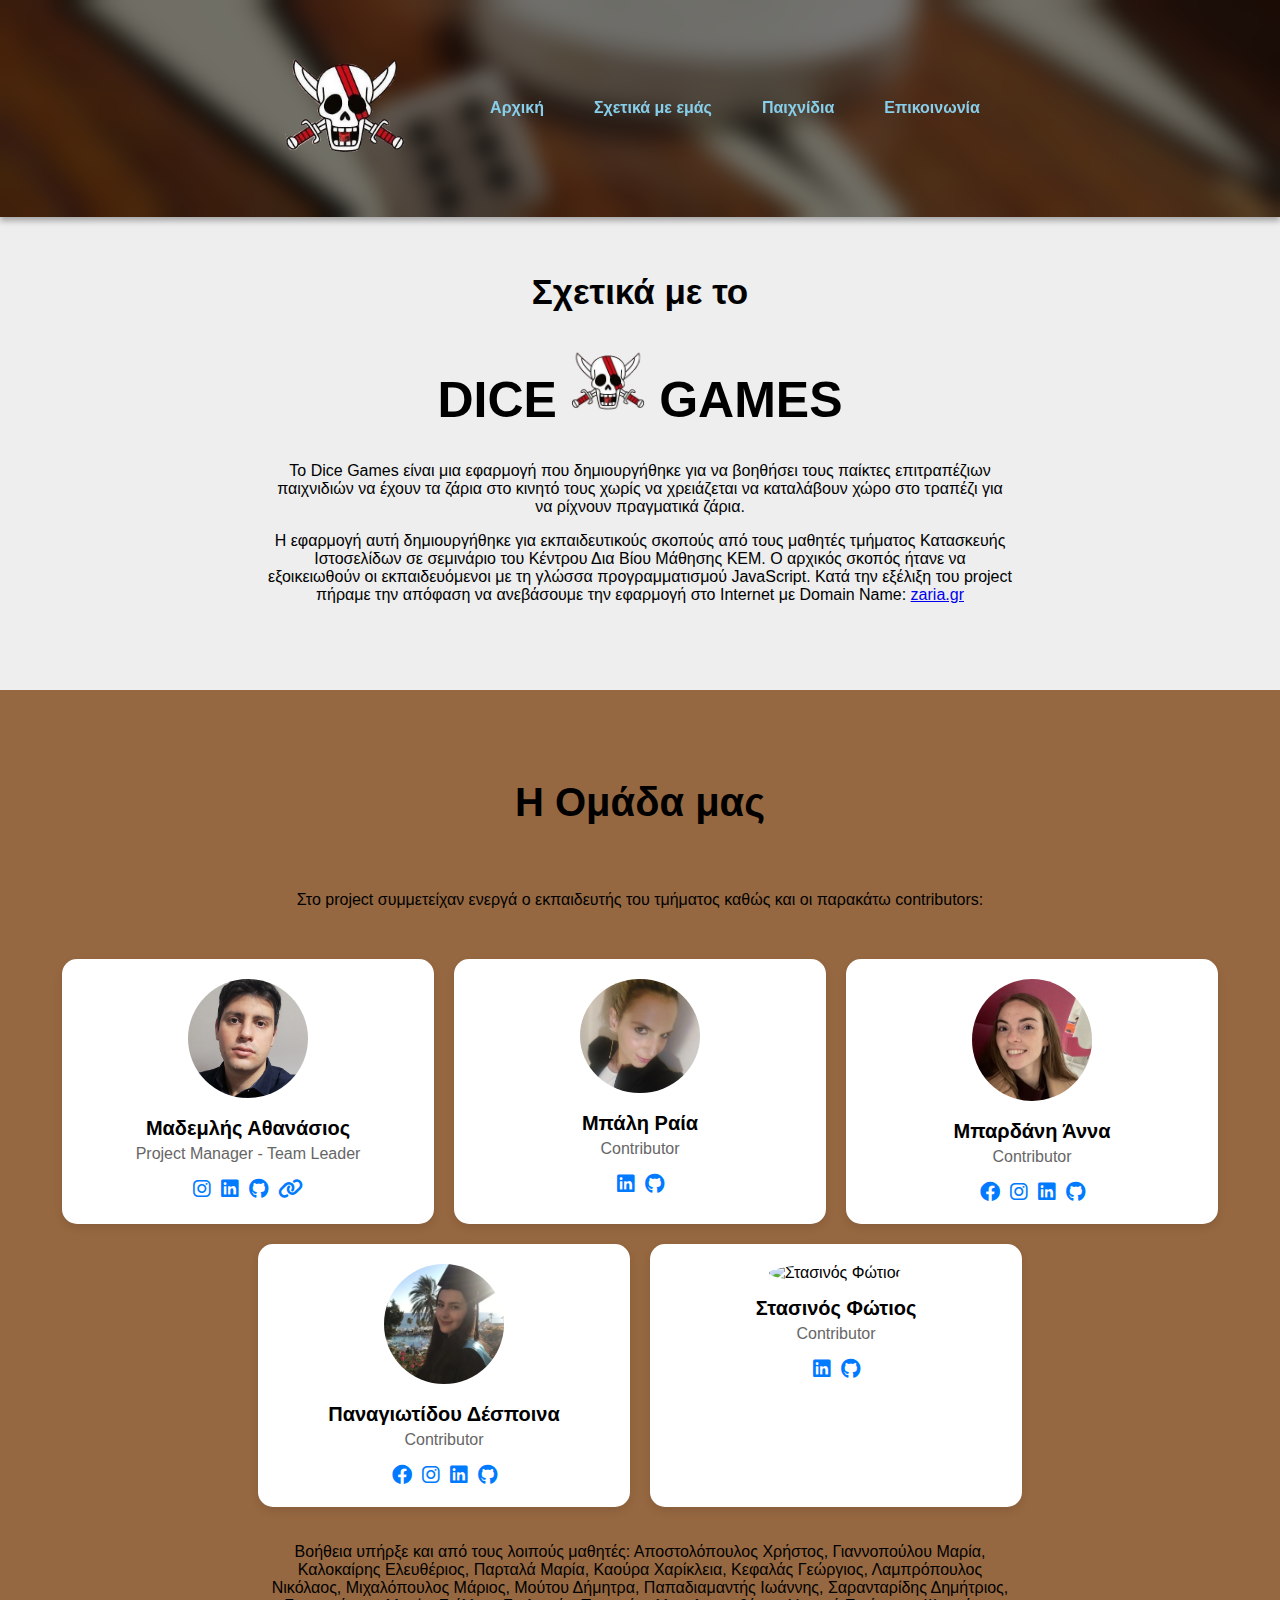
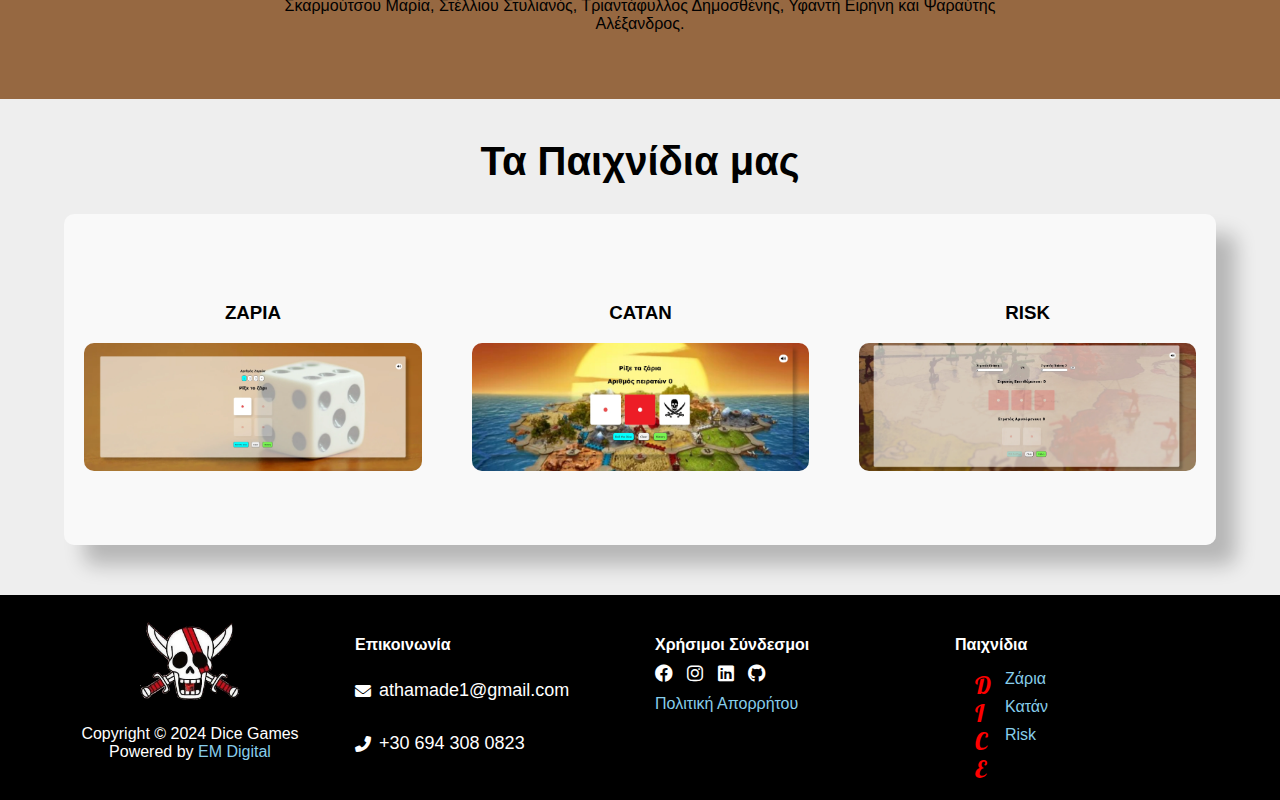
==== commit 0c9486f4: "Google Analytics and GMT code at all pages" ====
--- a/pages/about-us.html
+++ b/pages/about-us.html
@@ -1,6 +1,23 @@
 <!DOCTYPE html>
 <html lang="en">
 <head>
+        <!-- Google Tag Manager -->
+<script>(function(w,d,s,l,i){w[l]=w[l]||[];w[l].push({'gtm.start':
+new Date().getTime(),event:'gtm.js'});var f=d.getElementsByTagName(s)[0],
+j=d.createElement(s),dl=l!='dataLayer'?'&l='+l:'';j.async=true;j.src=
+'https://www.googletagmanager.com/gtm.js?id='+i+dl;f.parentNode.insertBefore(j,f);
+})(window,document,'script','dataLayer','GTM-KDF3VM5W');</script>
+<!-- End Google Tag Manager -->
+
+<!-- Google tag (gtag.js) -->
+<script async src="https://www.googletagmanager.com/gtag/js?id=G-1DFNMQFNG5"></script>
+<script>
+  window.dataLayer = window.dataLayer || [];
+  function gtag(){dataLayer.push(arguments);}
+  gtag('js', new Date());
+
+  gtag('config', 'G-1DFNMQFNG5');
+</script>
     <meta charset="UTF-8">
     <meta name="viewport" content="width=device-width, initial-scale=1.0">
     <title>Σχετικά με το Dice Games | Dice Games</title>
@@ -38,6 +55,10 @@
     <link rel="stylesheet" href="https://cdnjs.cloudflare.com/ajax/libs/font-awesome/6.0.0-beta3/css/all.min.css">
 </head>
 <body>
+        <!-- Google Tag Manager (noscript) -->
+<noscript><iframe src="https://www.googletagmanager.com/ns.html?id=GTM-KDF3VM5W"
+height="0" width="0" style="display:none;visibility:hidden"></iframe></noscript>
+<!-- End Google Tag Manager (noscript) -->
 
     <!-- Header menu starts here -->
     <header>
@@ -87,7 +108,7 @@
             <h1 class="heading-intro">DICE <img class="image-for-hero-section" src="../images/logo.pirate.transparent.png"> GAMES</h1>
             <div class="p-text">
                 <p> Το Dice Games είναι μια εφαρμογή που δημιουργήθηκε για να βοηθήσει τους παίκτες επιτραπέζιων παιχνιδιών να 
-                έχουν τα ζάρια στο κινητό τους χωρίς να χρειάζεται να καταβάλουν χώρο στο τραπέζι για να ρίχνουν πραγματικά ζάρια.</p>  
+                έχουν τα ζάρια στο κινητό τους χωρίς να χρειάζεται να καταλάβουν χώρο στο τραπέζι για να ρίχνουν πραγματικά ζάρια.</p>  
                 
                 <p>Η εφαρμογή αυτή δημιουργήθηκε για εκπαιδευτικούς σκοπούς από τους μαθητές τμήματος Κατασκευής Ιστοσελίδων σε σεμινάριο του 
                 Κέντρου Δια Βίου Μάθησης ΚΕΜ. Ο αρχικός σκοπός ήτανε να εξοικειωθούν οι εκπαιδευόμενοι με τη γλώσσα προγραμματισμού JavaScript. 
@@ -158,7 +179,7 @@
         </div>
         <div class="p-text">
             <p>Βοήθεια υπήρξε και από τους λοιπούς μαθητές:
-                Αποστολόπουλος Χρήστος, Γιαννοπούλου Μαρία, Καλοκαίρης Ελευθέριος, Καούρα Χαρίκλεια, Κεφαλάς Γεώργιος, Λαμπρόπουλος Νικόλαος, Μιχαλόπουλος Μάριος, Μούτου Δήμητρα, Παπαδιαμάντης Ιωάννης, Σαρανταρίδης Δημήτριος, Σκαρμούτσου Μαρία, Στέλλιου Στυλιανός, Τριαντάφυλλος Δημοσθένης, Υφαντή Ειρήνη και Ψαραύτης Αλέξανδρος.</p>
+                Αποστολόπουλος Χρήστος, Γιαννοπούλου Μαρία, Καλοκαίρης Ελευθέριος, Παρταλά Μαρία, Καούρα Χαρίκλεια, Κεφαλάς Γεώργιος, Λαμπρόπουλος Νικόλαος, Μιχαλόπουλος Μάριος, Μούτου Δήμητρα, Παπαδιαμαντής Ιωάννης, Σαρανταρίδης Δημήτριος, Σκαρμούτσου Μαρία, Στέλλιου Στυλιανός, Τριαντάφυλλος Δημοσθένης, Υφαντή Ειρήνη και Ψαραύτης Αλέξανδρος.</p>
         </div>
     </section>
 
@@ -252,7 +273,7 @@
       <div class="footer-section links">
           <h4>Χρήσιμοι Σύνδεσμοι</h4>
           <div class="social-links">
-            <a href="https://www.facebook.com/" target="_blank"><i class="fab fa-facebook"></i></a>
+            <a href="https://www.facebook.com/thanasis.mademlis.5" target="_blank"><i class="fab fa-facebook"></i></a>
             <a href="https://www.instagram.com/thanasis_asold/" target="_blank"><i class="fab fa-instagram"></i></a>
             <a href="https://www.linkedin.com/in/athanasios-mademlis/" target="_blank"><i class="fab fa-linkedin"></i></a>
             <a href="https://github.com/athamade1" target="_blank"><i class="fab fa-github"></i></a>
